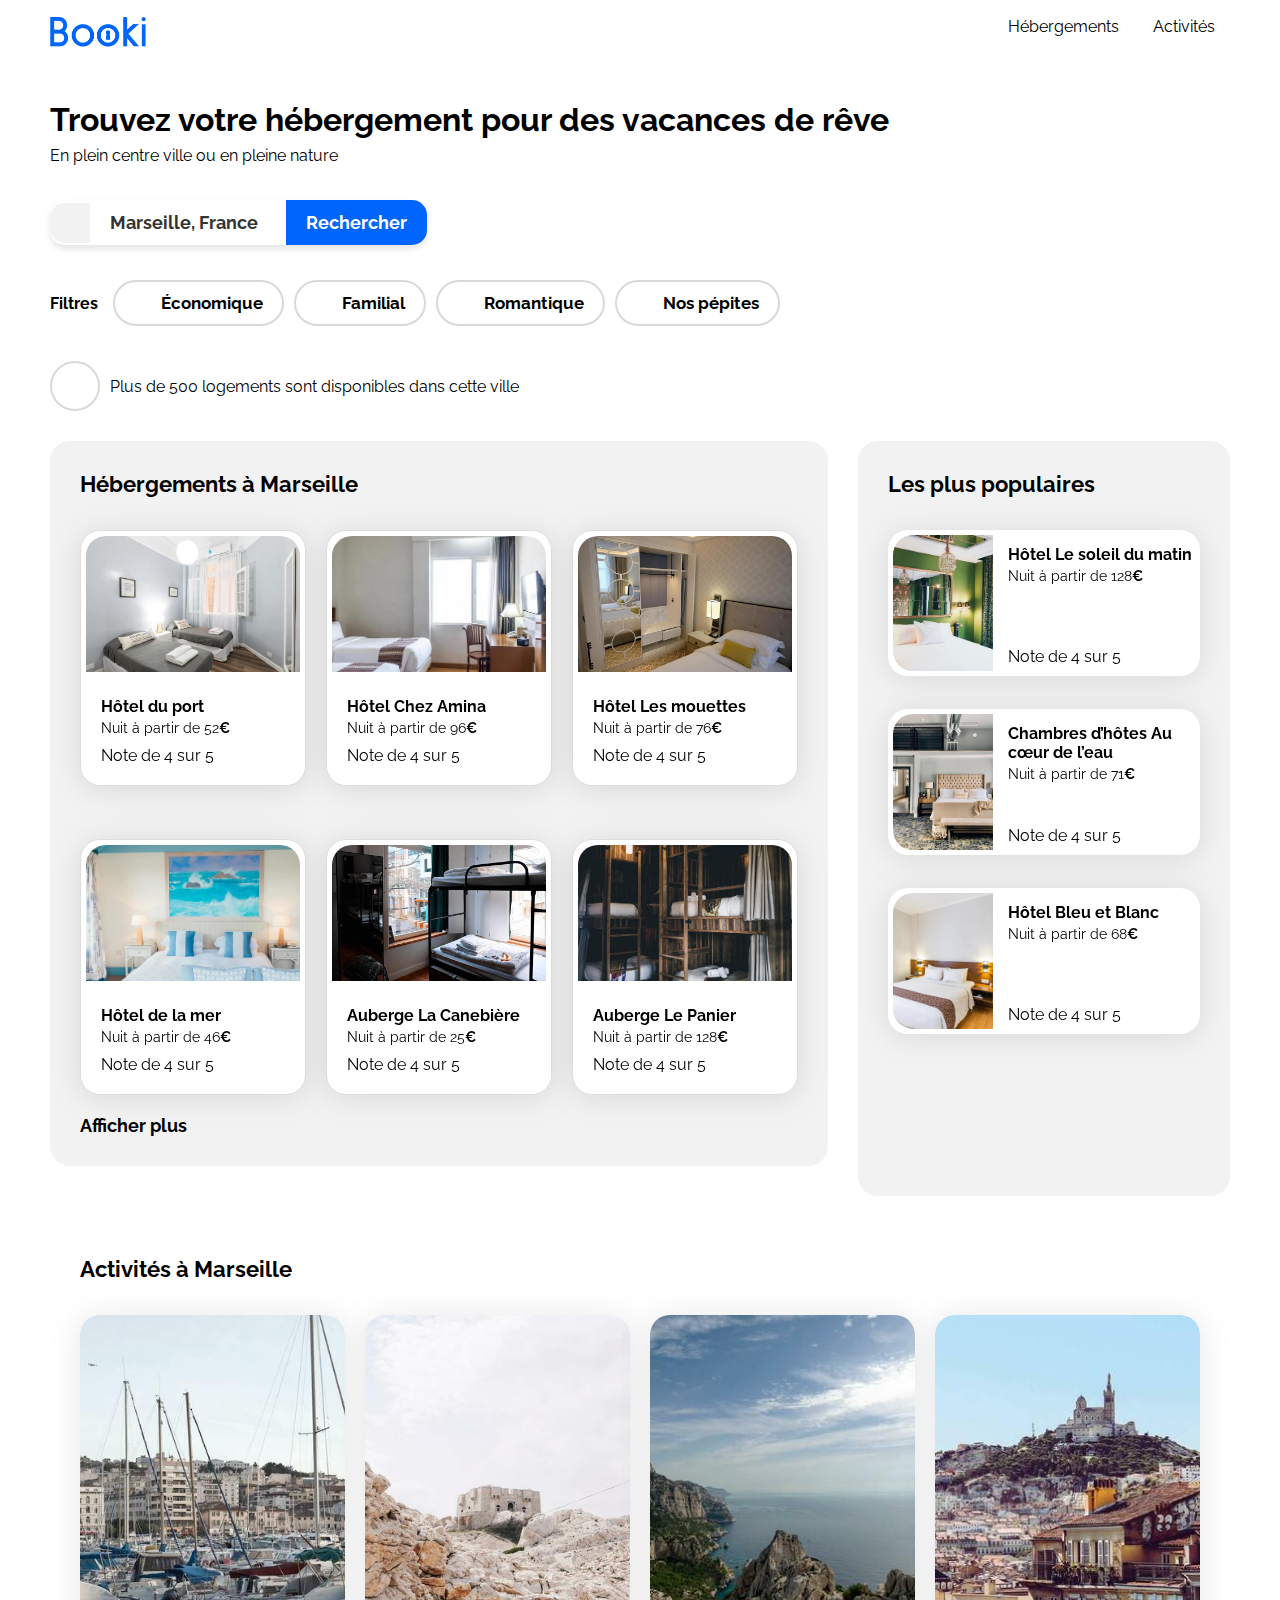
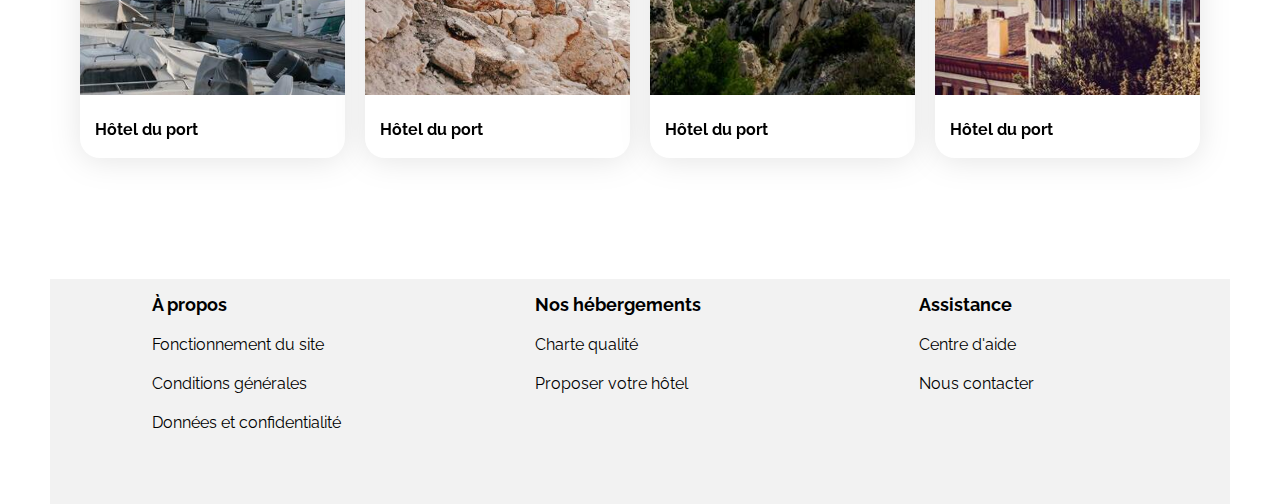
==== index.html @ 9d3b1b47 "moove files" ====
<!DOCTYPE html>
<html lang="fr">

<head>
    <meta charset="UTF-8">
    <meta name="viewport" content="width=device-width, initial-scale=1.0">
    <title>Booki</title>
    <link rel="preconnect" href="https://fonts.googleapis.com">
    <link rel="preconnect" href="https://fonts.gstatic.com" crossorigin>
    <link href="https://fonts.googleapis.com/css2?family=Raleway:wght@400;500;700&display=swap" rel="stylesheet">
    <link rel="stylesheet" href="https://cdnjs.cloudflare.com/ajax/libs/font-awesome/6.2.1/css/all.min.css"
        integrity="sha512-MV7K8+y+gLIBoVD59lQIYicR65iaqukzvf/nwasF0nqhPay5w/9lJmVM2hMDcnK1OnMGCdVK+iQrJ7lzPJQd1w=="
        crossorigin="anonymous" referrerpolicy="no-referrer" />
    <link rel="stylesheet" href="./css/style.css">
</head>

<body>
    
    
        
    
    <div class="main-container">
        <header>
            <nav class="navbar">
                <div class="logonav">
                    <img src="images/logo/Booki.png" alt="Logo de Booki">
                </div>
                <div class="btn_nav">
                    <a href="#" class="nav-btn">Hébergements</a>
                    <a href="#" class="nav-btn">Activités</a>
                </div>
            </nav>
            <div class="titre">
                <h1>Trouvez votre hébergement pour des vacances de rêve</h1>
                <span>En plein centre ville ou en pleine nature</span>
            </div>
          


            <div class="search-container">
                <div class="icon-container">
                  <i class="fas fa-map-marker-alt"></i>
                </div>
                <div class="search-input">
                  <span>Marseille, France</span>
                </div>
                <button class="search-btn">Rechercher</button>
              </div>

            <div class="filter-container">
                <span class="filter-label">Filtres</span>
                <div class="filter-section">
                
                    <button class="filter-btn">
                        <i class="fa-solid fa-money-bill-wave"></i> Économique
                    </button>
                    <button class="filter-btn">
                        <i class="fa-solid fa-child"></i> Familial
                        </button>
                    <button class="filter-btn">
                        <i class="fa-solid fa-heart"></i> Romantique
                    </button>
                    <button class="filter-btn">
                        <i class="fa-solid fa-fire"></i> Nos pépites
                    </button>
                </div>
            </div>

            <div class="info">
                <div class="circle-icon">
                  <i class="fa-solid fa-info"></i>
                </div>
                <span>Plus de 500 logements sont disponibles dans cette ville</span>
              </div>
        </header>

        <main>
            
            <div class="hebergements-and-populaires">
                <section class="hebergements">
                    <div class="hebergements-title">
                        <h2 class="section-title">Hébergements à Marseille</h2>
                    </div>
                    <div class="herbergements-card">
                        <a href="#">
                            <article class="card">
                                <img src="./images/hebergements/fred-kleber.jpg" alt="Image de la chambre d'hôtel montrant un lit">
                                <div class="card-content">
                                    <div class="card-txt">
                                        <h3 class="card-title">Hôtel du port</h3>
                                        <p class="card-subtitle">Nuit à partir de 52<span class="euro">€</span></p>
                                    </div>
                                    <div class="card-rating">
                                        <i class="fa-xs fa-solid fa-star" aria-hidden="true"></i>
                                        <i class="fa-xs fa-solid fa-star" aria-hidden="true"></i>
                                        <i class="fa-xs fa-solid fa-star" aria-hidden="true"></i>
                                        <i class="fa-xs fa-solid fa-star" aria-hidden="true"></i>
                                        <i class="fa-xs fa-solid fa-star neutral-star" aria-hidden="true"></i>
                                        <span class="sr-only">Note de 4 sur 5</span>
                                    </div>
                                </div>
                            </article>
                        </a>
                        <a href="#">
                            <article class="card">
                                <img src="./images/hebergements/febrian-zakaria.jpg" alt="Image de la chambre d'hôtel montrant un lit">
                                <div class="card-content">
                                    <div class="card-txt">
                                        <h3 class="card-title">Hôtel Chez Amina</h3>
                                        <p class="card-subtitle">Nuit à partir de 96<span class="euro">€</span></p>
                                    </div>
                                    <div class="card-rating">
                                        <i class="fa-xs fa-solid fa-star" aria-hidden="true"></i>
                                        <i class="fa-xs fa-solid fa-star" aria-hidden="true"></i>
                                        <i class="fa-xs fa-solid fa-star" aria-hidden="true"></i>
                                        <i class="fa-xs fa-solid fa-star" aria-hidden="true"></i>
                                        <i class="fa-xs fa-solid fa-star neutral-star" aria-hidden="true"></i>
                                        <span class="sr-only">Note de 4 sur 5</span>
                                    </div>
                                </div>
                            </article>
                        </a>
                        <a href="#">
                            <article class="card">
                                <img src="./images/hebergements/reisetopia.jpg" alt="Image de la chambre d'hôtel montrant un lit">
                                <div class="card-content">
                                    <div class="card-txt">
                                        <h3 class="card-title">Hôtel Les mouettes</h3>
                                        <p class="card-subtitle">Nuit à partir de 76<span class="euro">€</span></p>
                                    </div>
                                    <div class="card-rating">
                                        <i class="fa-xs fa-solid fa-star" aria-hidden="true"></i>
                                        <i class="fa-xs fa-solid fa-star" aria-hidden="true"></i>
                                        <i class="fa-xs fa-solid fa-star" aria-hidden="true"></i>
                                        <i class="fa-xs fa-solid fa-star" aria-hidden="true"></i>
                                        <i class="fa-xs fa-solid fa-star neutral-star" aria-hidden="true"></i>
                                        <span class="sr-only">Note de 4 sur 5</span>
                                    </div>
                                </div>
                            </article>
                        </a>
                       
                        
                    </div>

                    <div class="herbergements-card2">
                        <a href="#">
                            <article class="card">
                                <img src="./images/hebergements/annie-spratt.jpg" alt="Image de la chambre d'hôtel montrant un lit">
                                <div class="card-content">
                                    <div class="card-txt">
                                        <h3 class="card-title">Hôtel de la mer</h3>
                                        <p class="card-subtitle">Nuit à partir de 46<span class="euro">€</span></p>
                                    </div>
                                    <div class="card-rating">
                                        <i class="fa-xs fa-solid fa-star" aria-hidden="true"></i>
                                        <i class="fa-xs fa-solid fa-star" aria-hidden="true"></i>
                                        <i class="fa-xs fa-solid fa-star" aria-hidden="true"></i>
                                        <i class="fa-xs fa-solid fa-star" aria-hidden="true"></i>
                                        <i class="fa-xs fa-solid fa-star neutral-star" aria-hidden="true"></i>
                                        <span class="sr-only">Note de 4 sur 5</span>
                                    </div>
                                </div>
                            </article>
                        </a>
                        <a href="#">
                            <article class="card">
                                <img src="./images/hebergements/marcus-loke.jpg" alt="Image de la chambre d'hôtel montrant un lit">
                                <div class="card-content">
                                    <div class="card-txt">
                                        <h3 class="card-title">Auberge La Canebière</h3>
                                        <p class="card-subtitle">Nuit à partir de 25<span class="euro">€</span></p>
                                    </div>
                                    <div class="card-rating">
                                        <i class="fa-xs fa-solid fa-star" aria-hidden="true"></i>
                                        <i class="fa-xs fa-solid fa-star" aria-hidden="true"></i>
                                        <i class="fa-xs fa-solid fa-star" aria-hidden="true"></i>
                                        <i class="fa-xs fa-solid fa-star" aria-hidden="true"></i>
                                        <i class="fa-xs fa-solid fa-star neutral-star" aria-hidden="true"></i>
                                        <span class="sr-only">Note de 4 sur 5</span>
                                    </div>
                                </div>
                            </article>
                        </a>
                        <a href="#">
                            <article class="card">
                                <img src="./images/hebergements/nicate-lee.jpg" alt="Image de la chambre d'hôtel montrant un lit">
                                <div class="card-content">
                                    <div class="card-txt">
                                        <h3 class="card-title">Auberge Le Panier</h3>
                                        <p class="card-subtitle">Nuit à partir de 128<span class="euro">€</span></p>
                                    </div>
                                    <div class="card-rating">
                                        <i class="fa-xs fa-solid fa-star" aria-hidden="true"></i>
                                        <i class="fa-xs fa-solid fa-star" aria-hidden="true"></i>
                                        <i class="fa-xs fa-solid fa-star" aria-hidden="true"></i>
                                        <i class="fa-xs fa-solid fa-star" aria-hidden="true"></i>
                                        <i class="fa-xs fa-solid fa-star neutral-star" aria-hidden="true"></i>
                                        <span class="sr-only">Note de 4 sur 5</span>
                                    </div>
                                </div>
                            </article>
                        </a>
                       
                        
                    </div> 
                    <span class="more">Afficher plus</span>
                </section>
                  

                <section class="populaires">
                    <div class="populaires-title">
                        <h2 class="section-title">Les plus populaires</h2>
                        <i class="fa-solid fa-chart-line" aria-hidden="true"></i>
                    </div>
                    <div class="populaires-cards">
                        <a href="#">
                            <article class="card">
                                <img src="./images/hebergements/emile-guillemot.jpg" alt="Image de la chambre d'hôtel montrant un lit">
                                <div class="card-content">
                                    <div class="card-txt">
                                        <h3 class="card-title">Hôtel Le soleil du matin</h3>
                                        <p class="card-subtitle">Nuit à partir de 128<span class="euro">€</span></p>
                                    </div>
                                    <div class="card-rating">
                                        <i class="fa-xs fa-solid fa-star" aria-hidden="true"></i>
                                        <i class="fa-xs fa-solid fa-star" aria-hidden="true"></i>
                                        <i class="fa-xs fa-solid fa-star" aria-hidden="true"></i>
                                        <i class="fa-xs fa-solid fa-star" aria-hidden="true"></i>
                                        <i class="fa-xs fa-solid fa-star neutral-star" aria-hidden="true"></i>
                                        <span class="sr-only">Note de 4 sur 5</span>
                                    </div>
                                </div>
                            </article>
                        </a>
                        <a href="#">
                            <article class="card">
                                <img src="./images/hebergements/aw-creative.jpg" alt="Image de la chambre d'hôtel montrant un lit">
                                <div class="card-content">
                                    <div class="card-txt">
                                        <h3 class="card-title">Chambres d’hôtes Au cœur de l’eau</h3>
                                        <p class="card-subtitle">Nuit à partir de 71<span class="euro">€</span></p>
                                    </div>
                                    <div class="card-rating">
                                        <i class="fa-xs fa-solid fa-star" aria-hidden="true"></i>
                                        <i class="fa-xs fa-solid fa-star" aria-hidden="true"></i>
                                        <i class="fa-xs fa-solid fa-star" aria-hidden="true"></i>
                                        <i class="fa-xs fa-solid fa-star" aria-hidden="true"></i>
                                        <i class="fa-xs fa-solid fa-star neutral-star" aria-hidden="true"></i>
                                        <span class="sr-only">Note de 4 sur 5</span>
                                    </div>
                                </div>
                            </article>
                        </a>
                        <a href="#">
                            <article class="card">
                                <img src="./images/hebergements/febrian-zakaria2.jpg" alt="Image de la chambre d'hôtel montrant un lit">
                                <div class="card-content">
                                    <div class="card-txt">
                                        <h3 class="card-title">Hôtel Bleu et Blanc</h3>
                                        <p class="card-subtitle">Nuit à partir de 68<span class="euro">€</span></p>
                                    </div>
                                    
                                    <div class="card-rating">
                                        <i class="fa-xs fa-solid fa-star" aria-hidden="true"></i>
                                        <i class="fa-xs fa-solid fa-star" aria-hidden="true"></i>
                                        <i class="fa-xs fa-solid fa-star" aria-hidden="true"></i>
                                        <i class="fa-xs fa-solid fa-star" aria-hidden="true"></i>
                                        <i class="fa-xs fa-solid fa-star neutral-star" aria-hidden="true"></i>
                                        <span class="sr-only">Note de 4 sur 5</span>
                                    </div>
                                </div>
                            </article>
                        </a>
                    </div>  
                   
                </section>
            </div>
            <section class="activite">
                <div class="activite-title">
                     <h2 class="section-title">Activités à Marseille</h2>
                </div>
                <div class="activite-card">
                    <a href="#">
                        <article class="card">
                            <img src="./images/activites/reno-laithienne.jpg" alt="Image de la chambre d'hôtel montrant un lit">
                            <div class="card-content">
                                <div class="card-txt">
                                    <h3 class="card-title">Hôtel du port</h3>
                                </div>
                            </div>
                        </article>
                    </a>
                    <a href="#">
                        <article class="card">
                            <img src="./images/activites/paul-hermann.jpg" alt="Image de la chambre d'hôtel montrant un lit">
                            <div class="card-content">
                                <div class="card-txt">
                                    <h3 class="card-title">Hôtel du port</h3>
                                </div>
                            </div>
                        </article>
                    </a>
                    <a href="#">
                        <article class="card">
                            <img src="./images/activites/kilyan-sockalingum.jpg" alt="Image de la chambre d'hôtel montrant un lit">
                            <div class="card-content">
                                <div class="card-txt">
                                    <h3 class="card-title">Hôtel du port</h3>
                                </div>
                            </div>
                        </article>
                    </a>
                    <a href="#">
                        <article class="card">
                            <img src="./images/activites/florian-wehde.jpg" alt="Image de la chambre d'hôtel montrant un lit">
                            <div class="card-content">
                                <div class="card-txt">
                                    <h3 class="card-title">Hôtel du port</h3>
                                </div>
                            </div>
                        </article>
                    </a>
                </div>
              
            </section>
            

        </main>
        <footer>
        
              <div class="apropos">
                <h3>
                  À propos
                </h3>
                <a href="#"> Fonctionnement du site</a>
                <a href="#">Conditions générales</a>
                <a href="#">Données et confidentialité</a>
              </div>
            
              <div class="nos_hebergements">
            
                <h3>
                  Nos hébergements
                </h3>

                <a href="#" target="_blank">Charte qualité</a>
                <a href="#" target="_blank">Proposer votre hôtel</a>
              </div>
            
             <div class="assistance">
                <h3>
                  Assistance
                </h3>
                <a href="#">Centre d'aide</a>
                <a href="#">Nous contacter</a>
               
              </div>
            
              
            
              
              
        </footer>
    </div>
</body>

</html>
---- css/style.css ----
/****** General ***********/
* {
    font-family: 'Raleway', sans-serif;
}

:root {
    --main-color: #0065FC;
    --main-bg-color: #F2F2F2;
    --filter-bg-color: #DEEBFF;
}

.fa-solid {
    color: var(--main-color);
}

body {
    display: flex;
    justify-content: center;
}
* {
    margin: 0;
    padding: 0;
    box-sizing: border-box;
  }

  nav{
    display: flex;
    flex-direction: row;
    justify-content: space-between;
    margin-bottom: 50px;
    padding-top: 17px;
  
  }
  .logonav img{
    height: 30px;
  }
  .nav-btn {
    padding: 15px ;
    background-color: transparent; /* Fond transparent */
   
    border: none;
    border-top: 2px solid transparent; /* Bordure supérieure initialement transparente */
    font-size: 16px;
    text-decoration: none; /* Retire le soulignement */
    cursor: pointer;
    transition: border-color 0.3s ease, color 0.3s ease; /* Transition fluide pour la couleur et la bordure */
}

/* Effet hover pour chaque bouton */
.nav-btn:hover {
    border-top: 2px solid #007bff; /* Change la bordure supérieure au survol */
    color: #0056b3; /* Change la couleur du texte au survol */
}

  body {
    font-family: Arial, sans-serif;
    display: flex;
    justify-content: center;
    align-items: center;
    
    background-color: #Ffffff;
  }

  .titre{
    margin-bottom: 35px;

  }

  h1{
    margin-bottom: 8px;

  }

  .search-container {
    margin-bottom: 35px;
    display: flex;
    align-items: center;
    border-radius: 15px;
    box-shadow: 0 4px 6px rgba(0, 0, 0, 0.1);
    max-width: 377px; /* Limite la largeur du conteneur */
    width: 100%; /* Rendre le conteneur responsive */
  }

  .icon-container {
    background-color: var(--main-bg-color); /* Couleur de fond pour l'icône */
    border-radius: 15px 0px 0px 15px;

    display: flex;
    align-items: center;
    justify-content: center;
    width: 40px; /* Largeur de l'icône */
    height: 40px; /* Hauteur de l'icône */
    margin-right: 0px; /* Espace entre l'icône et le texte */
  }

  .icon-container i {
    color: #000000; /* Couleur de l'icône */
  }

  .search-input {
    display: flex;
    align-items: center;
    padding: 11px 20px;
    background-color: #Ffffff; /* Fond blanc pour le champ de recherche */
    border-radius: 0 0 0 0px;
    flex-grow: 1;
  }

  .search-input span {
    color: #333;
    justify-content: center;
    align-items: center;
    display: flex;
    font-weight: bold;
    font-size: 18px;
  }

  .search-btn {
    background-color: var(--main-color);
    color: white;
    border: none;
    padding: 12px 20px;
    border-radius: 0 15px 15px 0;
    cursor: pointer;
    transition: background-color 0.3s;
    font-weight: bold;
    font-size: 18px;
  }

  .search-btn:hover {
    background-color: #0056b3;
  }

/* Filtres */


.filter-container {
    display: flex; /* Utilisation de flexbox */
    align-items: center; /* Centre les éléments verticalement */
    gap: 15px; /* Espace entre la mention et la section des filtres */
  }

  .filter-label {
    font-weight: bold; /* Texte en gras */
    text-align: center; /* Centre le texte */
    font-size: 1;
  }

  .filter-section {
    display: flex; /* Utilisation de flexbox pour aligner les boutons horizontalement */
    gap: 10px; /* Espace entre les boutons */
  }

  .filter-btn {
    display: flex; /* Utilisation de flexbox pour le contenu du bouton */
    align-items: center; /* Alignement vertical centré */
    justify-content: center;
    background-color: white; /* Fond blanc pour les boutons */
    border: solid 2px #D9D9D9; /* Bordure solide de 2px avec une couleur par défaut */
    border-radius: 25px; /* Rayons arrondis de 25px */
    padding: 10px 19px; /* Padding pour le bouton */
    cursor: pointer; /* Curseur pointer sur hover */
    transition: background-color 0.3s; /* Transition fluide pour le changement de couleur */
    font-weight: bold;
    font-size: 17px;
}

  .filter-btn i {
    margin-right: 5px; /* Espace entre l'icône et le texte */
    width: 22px;
    font-size: 22px; /* Taille de l'icône */
    height: 22px;

  }

  .filter-btn:hover {
    background-color: var(--filter-bg-color); /* Couleur de fond lors du survol */
  }


  /* Info */
  .info {
    display: flex; /* Flexbox pour aligner les éléments horizontalement */
    align-items: center; /* Centre verticalement le texte et l'icône */
    gap: 10px; /* Espace entre le texte et l'icône */
    margin-top: 35px;
    margin-bottom: 30px;
  }

  .circle-icon {
    width: 50px; /* Largeur du cercle */
    height: 50px; /* Hauteur du cercle */
    border: 2px solid #D9D9D9; /* Bordure solide blanche */
    border-radius: 50%; /* Pour arrondir en cercle */
    display: flex; /* Flexbox pour centrer l'icône dans le cercle */
    align-items: center; /* Centre l'icône verticalement */
    justify-content: center; /* Centre l'icône horizontalement */
    background-color: #ffffff; /* Fond transparent */
  }

  .circle-icon i {
    font-size: 18px;
  }

   /* fin Info */


.main-container {
    width: 100%;
    max-width: 1440px;
    padding: 0 50px;
    box-sizing: border-box;
}

a {
    color: inherit;
    text-decoration: none;
    width: 100%;
}

.section-title {
    margin: 0;
    font-size: 22px;
}
  /* card main contenaier */


.card {

    background-color: white;
    border-radius: 20px;
    padding: 5px;
    filter: drop-shadow(0px 3px 15px rgba(0, 0, 0, 0.1));
}

.card img {
    object-fit: cover;
}

.card-title {
    font-size: 16px;
}

.euro {
    font-weight: 700;
}

.neutral-star {
    color: var(--main-bg-color)
}

/****** Hebergements And Populaires ***********/
.hebergements-and-populaires {
    display: flex;
    justify-content: space-between;
}

.hebergements-and-populaires section {
    background-color: var(--main-bg-color);
    border-radius: 20px;
    padding: 30px;
    box-sizing: border-box;
}

/****** Hebergements ***********/
.hebergements {
  width: 67%;

  display: flex;
  flex-wrap: wrap  ;
  margin-bottom: 30px;
  margin-right: 30px;

}

.herbergements-card {
  width:100%; /* Chaque carte occupe 32% de la largeur du parent */
  margin-bottom: 20px; /* Espacement en bas pour éviter le chevauchement vertical */
  box-sizing: border-box; /* S'assure que le padding et les bordures sont inclus dans la largeur */
  display: flex;
  flex-direction: row;
  justify-content: space-between;
  gap: 20px;
}

.herbergements-card .card {
  display: flex;
  flex-direction: column; /* Ajoute cette ligne pour empiler l'image et le texte */
  margin-top: 33px;
  border: 1px solid #ddd; /* Optionnel : pour ajouter une bordure */
  border-radius: 20px; /* Pour rendre les bords arrondis */

}

.herbergements-card img {
  width: 100%;
  height: 136px;
  border-top-left-radius: 20px;
  border-top-right-radius: 20px;

}

.herbergements-card .card-content {
  padding: 15px;
  display: flex;
  flex-direction: column;
  justify-content: space-between;
  box-sizing: border-box;
}


.card-title {
  margin-top: 10px;
  margin-bottom: 4px;
}

.card-subtitle {
  margin: 0;
  font-size: 14px;
}

.card-rating {
  margin-top: 10px;
  font-size: 16px;
}



/* hebergement 2 */


.herbergements-card2 {
  width:100%; /* Chaque carte occupe 32% de la largeur du parent */
  margin-bottom: 20px; /* Espacement en bas pour éviter le chevauchement vertical */
  box-sizing: border-box; /* S'assure que le padding et les bordures sont inclus dans la largeur */
  display: flex;
        flex-direction: row;
        justify-content: space-between;
        gap: 20px;
}

.herbergements-card2 .card {
  display: flex;
  flex-direction: column; /* Ajoute cette ligne pour empiler l'image et le texte */
  margin-top: 33px;
  border: 1px solid #ddd; /* Optionnel : pour ajouter une bordure */
  border-radius: 20px; /* Pour rendre les bords arrondis */

}

.herbergements-card2 img {
  width: 100%;
  height: 136px;
  border-top-left-radius: 20px;
  border-top-right-radius: 20px;

}

.herbergements-card2 .card-content {
  padding: 15px;
  display: flex;
  flex-direction: column;
  justify-content: space-between;
  box-sizing: border-box;
}


/****** Populaires ***********/
.populaires {
    width: 32%;
}

.populaires-title {
    display: flex;
    justify-content: space-between;
    align-items: center;
}

.populaires-cards .card {
    display: flex;
    margin-top: 33px;
}

.populaires-cards img {
    width: 33%;
    height: 136px;
    border-top-left-radius: 20px;
    border-bottom-left-radius: 20px;
}

.populaires-cards .card-content {
    width: 67%;
    padding-left: 15px;
    display: flex;
    flex-direction: column;
    justify-content: space-between;
    box-sizing: border-box;
}

.populaires-cards .card-title {
    margin-top: 10px;
    margin-bottom: 4px;
}

.populaires-cards .card-subtitle {
    margin: 0;
}

.populaires-cards .card-rating {
    margin-bottom: 5px;
}

/* Activités */

.activite{
  margin-top: 30px;
  padding: 30px;
  width: 100%;
  display: flex;
  flex-wrap: wrap  ;
  margin-bottom: 30px;
}


.activite-card {
  width:100%; /* Chaque carte occupe 32% de la largeur du parent */
  margin-bottom: 20px; /* Espacement en bas pour éviter le chevauchement vertical */
  box-sizing: border-box; /* S'assure que le padding et les bordures sont inclus dans la largeur */
  display: flex;
  flex-direction: row;
  justify-content: space-between;
  gap: 20px;
}

.activite-card .card {
  display: flex;
  flex-direction: column; /* Ajoute cette ligne pour empiler l'image et le texte */
  margin-top: 33px;
  border-radius: 20px; /* Pour rendre les bords arrondis */
padding: 0;
}

.activite-card img {
  width: 100%;
  height: 380px;
  border-top-left-radius: 20px;
  border-top-right-radius: 20px;

}

.activite-card .card-content {
  padding: 15px;
  display: flex;
  flex-direction: column;
  justify-content: space-between;
  box-sizing: border-box;
}

.more{
  font-weight: bold;
  font-size: 18px;
}
/* footer */



footer {
  background-color: #F2F2F2;
  width: 100%;
  margin-top: 71px;
  display: flex;
  flex-direction: row;
  padding:  15px;
  height: 25vh;

}


.apropos {
  width: 33%;
  height: 100px;
  display: flex;
  flex-direction: column;
  color: black;

  font-size: 20px;
  font-style: normal;
  font-weight: 400;
  gap: 20px;  
  margin-left: 87px;
  position: relative;
  
}

.apropos h3 {
  font-size: 18px;
}

.apropos a{
  font-size: 16px;
}


.nos_hebergements {
  width: 33%;
  height: 100px;
  display: flex;
  flex-direction: column;
  color: black;

  font-size: 20px;
  font-style: normal;
  font-weight: 400;
  gap: 20px;
  margin-left: 87px;
  position: relative;
  
}
.nos_hebergements h3 {
  font-size: 18px;
}

.nos_hebergements a{
  font-size: 16px;
}


.assistance {
  width: 33%;
  height: 100px;
  display: flex;
  flex-direction: column;
  color: black;

  font-size: 20px;
  font-style: normal;
  font-weight: 400;
  gap: 20px;
  margin-left: 87px;
  position: relative;
  
}
.assistance h3 {
  font-size: 18px;
}

.assistance a{
  font-size: 16px;
}




/* Le code ci-dessous correspond à la version responsive uniquement */

/****** Media queries ***********/
/* Medium devices (tablets, less/equal than 1024px) */
@media (max-width: 1024px) {
    .hebergements-and-populaires {
        flex-direction: column;
    }

    .hebergements {
        width: 100%;
    }

    .populaires {
        width: 100%;
        margin-top: 50px;
    }

    .populaires-cards {
        display: flex;
        flex-direction: row;
        justify-content: space-between;
    }

    .populaires-cards a {
        width: 30%;
    }

    .populaires-cards .card-title {
        font-size: 14px;
    }

    .populaires-cards .card-subtitle {
        font-size: 13px;
    }
}

/* Small devices (phones, less than 768px) */
@media (max-width: 767.98px) {
    /* ... */
}
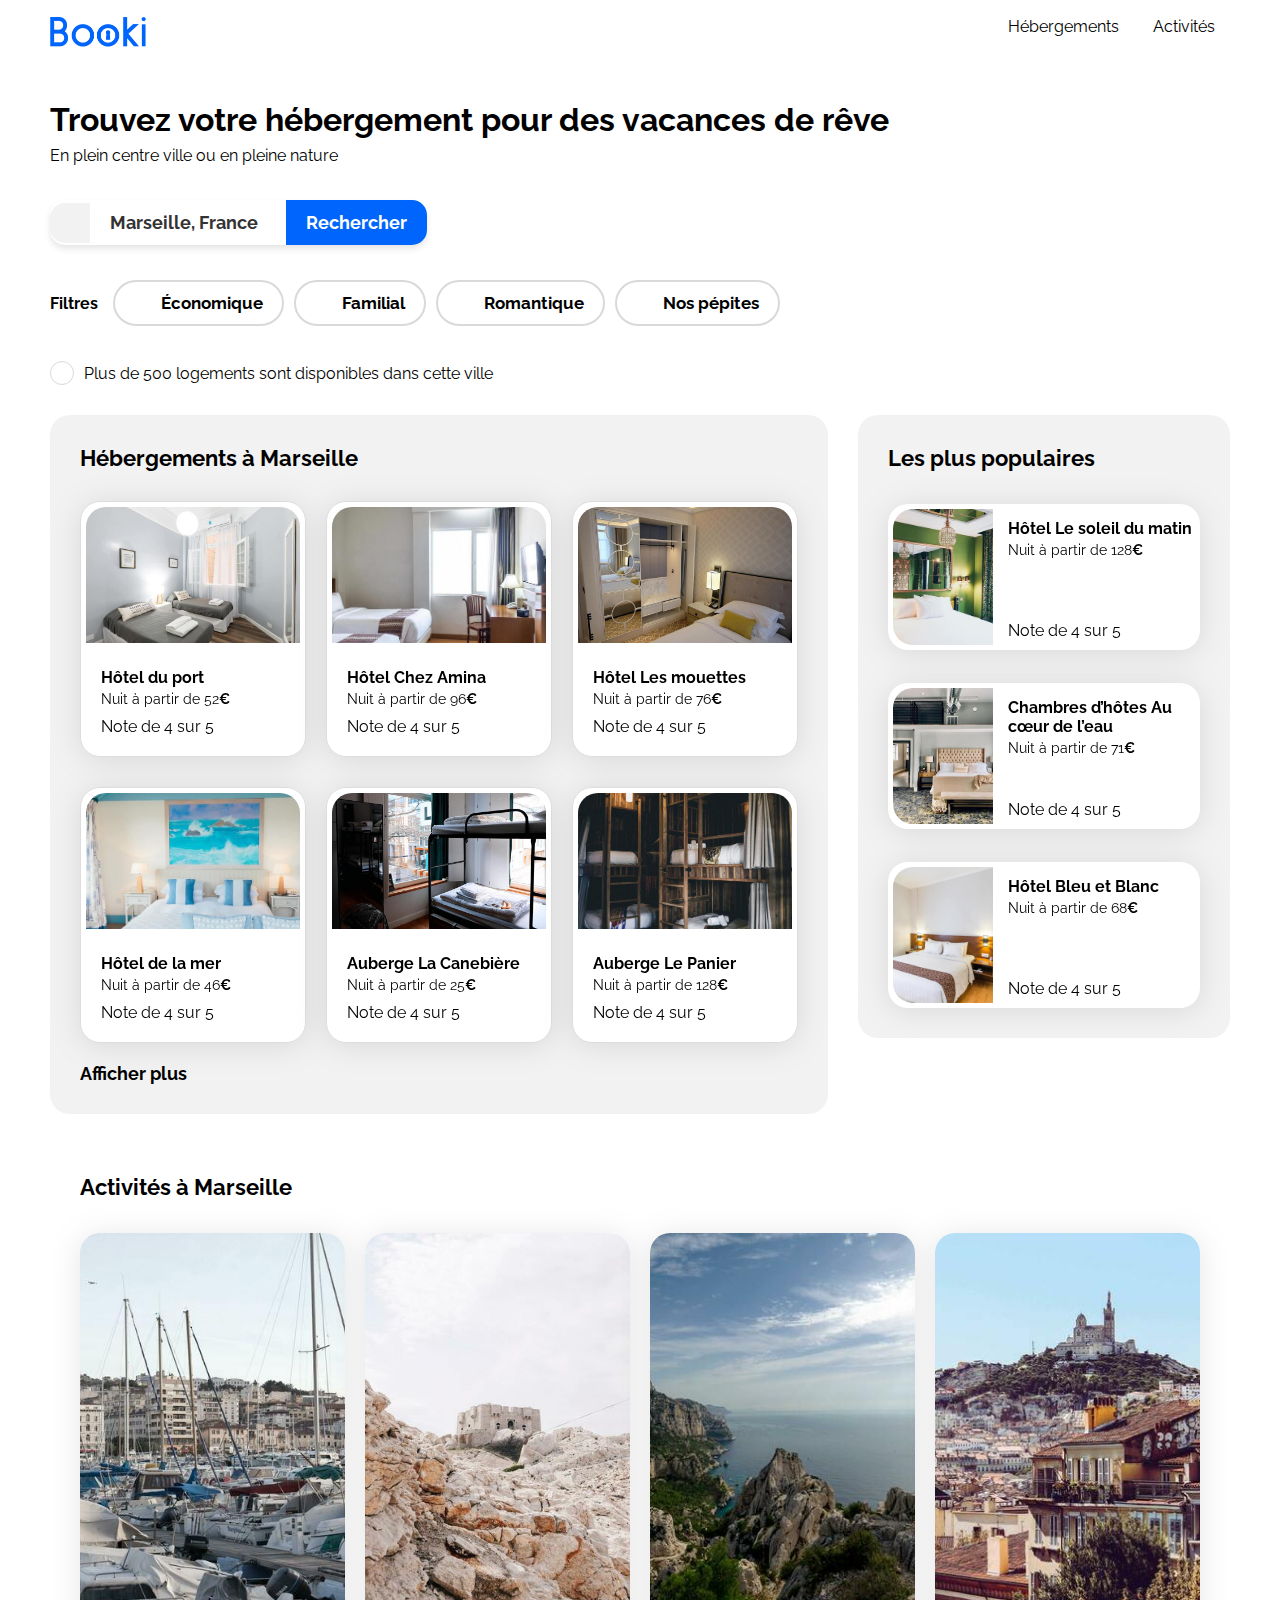
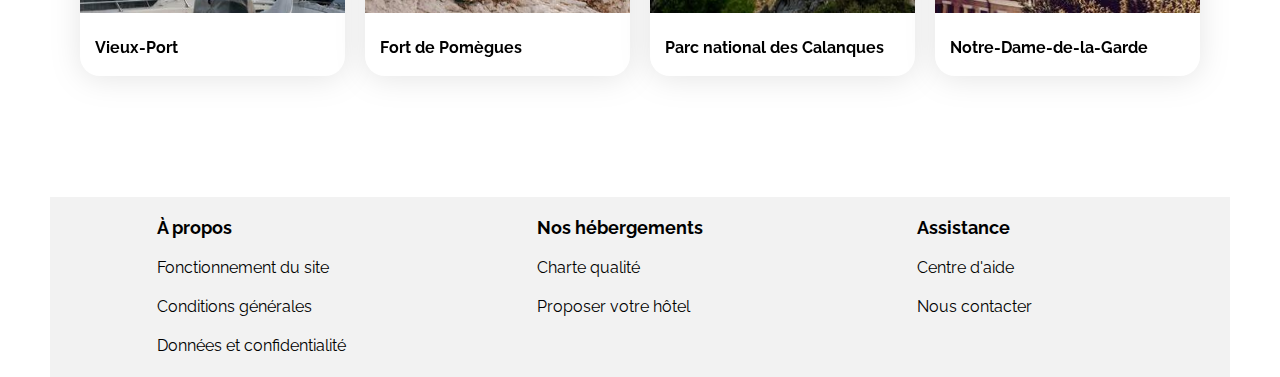
==== commit 2b4804cf: "responsive mobile" ====
--- a/index.html
+++ b/index.html
@@ -45,6 +45,11 @@
                   <span>Marseille, France</span>
                 </div>
                 <button class="search-btn">Rechercher</button>
+                <div class="icon-container2"> 
+                    <i class="fa-solid fa-magnifying-glass"></i> 
+                </div>
+
+
               </div>
 
             <div class="filter-container">
@@ -286,7 +291,7 @@
                             <img src="./images/activites/reno-laithienne.jpg" alt="Image de la chambre d'hôtel montrant un lit">
                             <div class="card-content">
                                 <div class="card-txt">
-                                    <h3 class="card-title">Hôtel du port</h3>
+                                    <h3 class="card-title">Vieux-Port</h3>
                                 </div>
                             </div>
                         </article>
@@ -296,7 +301,7 @@
                             <img src="./images/activites/paul-hermann.jpg" alt="Image de la chambre d'hôtel montrant un lit">
                             <div class="card-content">
                                 <div class="card-txt">
-                                    <h3 class="card-title">Hôtel du port</h3>
+                                    <h3 class="card-title">Fort de Pomègues</h3>
                                 </div>
                             </div>
                         </article>
@@ -306,7 +311,7 @@
                             <img src="./images/activites/kilyan-sockalingum.jpg" alt="Image de la chambre d'hôtel montrant un lit">
                             <div class="card-content">
                                 <div class="card-txt">
-                                    <h3 class="card-title">Hôtel du port</h3>
+                                    <h3 class="card-title">Parc national des Calanques</h3>
                                 </div>
                             </div>
                         </article>
@@ -316,7 +321,7 @@
                             <img src="./images/activites/florian-wehde.jpg" alt="Image de la chambre d'hôtel montrant un lit">
                             <div class="card-content">
                                 <div class="card-txt">
-                                    <h3 class="card-title">Hôtel du port</h3>
+                                    <h3 class="card-title">Notre-Dame-de-la-Garde</h3>
                                 </div>
                             </div>
                         </article>
--- a/css/style.css
+++ b/css/style.css
@@ -31,9 +31,11 @@
     padding-top: 17px;
   
   }
+
   .logonav img{
     height: 30px;
   }
+
   .nav-btn {
     padding: 15px ;
     background-color: transparent; /* Fond transparent */
@@ -131,6 +133,9 @@
     background-color: #0056b3;
   }
 
+  .fa-magnifying-glass{
+    display: none;
+  }
 /* Filtres */
 
 
@@ -188,18 +193,20 @@
   }
 
   .circle-icon {
-    width: 50px; /* Largeur du cercle */
-    height: 50px; /* Hauteur du cercle */
-    border: 2px solid #D9D9D9; /* Bordure solide blanche */
+    width: 24px; /* Largeur du cercle */
+    height: 24px; /* Hauteur du cercle */
+    border: 1px solid #D9D9D9; /* Bordure solide blanche */
     border-radius: 50%; /* Pour arrondir en cercle */
     display: flex; /* Flexbox pour centrer l'icône dans le cercle */
     align-items: center; /* Centre l'icône verticalement */
     justify-content: center; /* Centre l'icône horizontalement */
     background-color: #ffffff; /* Fond transparent */
+    padding: 0;
+    
   }
 
   .circle-icon i {
-    font-size: 18px;
+    font-size: 12px;
   }
 
    /* fin Info */
@@ -226,11 +233,15 @@
 
 
 .card {
-
+  margin: 0;
     background-color: white;
     border-radius: 20px;
     padding: 5px;
     filter: drop-shadow(0px 3px 15px rgba(0, 0, 0, 0.1));
+   
+}
+.card a {
+  margin-top: 0;
 }
 
 .card img {
@@ -265,17 +276,15 @@
 /****** Hebergements ***********/
 .hebergements {
   width: 67%;
-
   display: flex;
   flex-wrap: wrap  ;
-  margin-bottom: 30px;
   margin-right: 30px;
 
 }
 
 .herbergements-card {
   width:100%; /* Chaque carte occupe 32% de la largeur du parent */
-  margin-bottom: 20px; /* Espacement en bas pour éviter le chevauchement vertical */
+  /* Espacement en bas pour éviter le chevauchement vertical */
   box-sizing: border-box; /* S'assure que le padding et les bordures sont inclus dans la largeur */
   display: flex;
   flex-direction: row;
@@ -286,7 +295,7 @@
 .herbergements-card .card {
   display: flex;
   flex-direction: column; /* Ajoute cette ligne pour empiler l'image et le texte */
-  margin-top: 33px;
+  margin-top: 30px;
   border: 1px solid #ddd; /* Optionnel : pour ajouter une bordure */
   border-radius: 20px; /* Pour rendre les bords arrondis */
 
@@ -342,7 +351,7 @@
 .herbergements-card2 .card {
   display: flex;
   flex-direction: column; /* Ajoute cette ligne pour empiler l'image et le texte */
-  margin-top: 33px;
+  margin-top: 30px;
   border: 1px solid #ddd; /* Optionnel : pour ajouter une bordure */
   border-radius: 20px; /* Pour rendre les bords arrondis */
 
@@ -368,6 +377,7 @@
 /****** Populaires ***********/
 .populaires {
     width: 32%;
+   height: 32%;
 }
 
 .populaires-title {
@@ -437,7 +447,7 @@
   flex-direction: column; /* Ajoute cette ligne pour empiler l'image et le texte */
   margin-top: 33px;
   border-radius: 20px; /* Pour rendre les bords arrondis */
-padding: 0;
+  padding: 0;
 }
 
 .activite-card img {
@@ -470,20 +480,20 @@
   margin-top: 71px;
   display: flex;
   flex-direction: row;
-  padding:  15px;
-  height: 25vh;
+  padding:  20px;
+  height: 20vh;
 
 }
 
 
 .apropos {
   width: 33%;
-  height: 100px;
+  
   display: flex;
   flex-direction: column;
   color: black;
 
-  font-size: 20px;
+
   font-style: normal;
   font-weight: 400;
   gap: 20px;  
@@ -503,7 +513,7 @@
 
 .nos_hebergements {
   width: 33%;
-  height: 100px;
+ 
   display: flex;
   flex-direction: column;
   color: black;
@@ -527,7 +537,7 @@
 
 .assistance {
   width: 33%;
-  height: 100px;
+ 
   display: flex;
   flex-direction: column;
   color: black;
@@ -586,9 +596,194 @@
     .populaires-cards .card-subtitle {
         font-size: 13px;
     }
+    .activite-card img {
+      width: 100%;
+      height: 200px;
+      border-top-left-radius: 20px;
+      border-top-right-radius: 20px;
+    }
+    .activite-card  {
+      width: 100%;
+      height: 270px;
+      border-top-left-radius: 20px;
+      border-top-right-radius: 20px;
+    }
+    footer {
+    height:15vh;
+    
+    
+    }
 }
 
 /* Small devices (phones, less than 768px) */
 @media (max-width: 767.98px) {
     /* ... */
-}+
+
+  nav{
+    display: flex;
+    flex-direction: column;
+    justify-content: center;
+    align-self: center;
+    align-items: center;
+    
+    
+  
+  }
+  
+  
+  .logonav {
+   padding: 30px;
+   
+  }
+  
+  .nav-btn {
+    padding: 15px ;
+    background-color: transparent; /* Fond transparent */
+   
+    border: none;
+    border-top: 2px solid transparent; /* Bordure supérieure initialement transparente */
+    font-size: 16px;
+    text-decoration: none; /* Retire le soulignement */
+    cursor: pointer;
+   
+    transition: border-color 0.3s ease, color 0.3s ease; /* Transition fluide pour la couleur et la bordure */
+}
+
+/* Effet hover pour chaque bouton */
+.nav-btn:hover {
+    border-top: 2px solid #007bff; /* Change la bordure supérieure au survol */
+    color: #0056b3; /* Change la couleur du texte au survol */
+}
+
+.search-container {
+  display: flex;
+  justify-content: center; /* Centre horizontalement */
+  align-items: center;     /* Centre verticalement */
+  margin: 0 auto;          /* Centrage horizontal */
+  width: 100%;              /* Garde une largeur adaptée */
+  height: auto;            /* Ajuste la hauteur selon le contenu */
+}
+
+.searchicon{
+  background-color: var(--main-color);
+  color: var(--main-bg-color);
+  border: none;
+  padding: 15px 16px;
+  border-radius: 15px 15px 15px 15px;
+  cursor: pointer;
+  transition: background-color 0.3s;
+
+  font-size: 18px;
+}
+
+.filter-label{
+  margin-top: 20px
+}
+
+.fa-magnifying-glass{
+  color:   white;
+  z-index: 1;
+  display: contents;
+}
+
+.search-btn{
+  display: none;
+}
+
+.icon-container2 {
+    background-color: var(--main-color); /* Couleur de fond pour l'icône */
+    border-radius: 10px 10px 10px 10px;
+
+    display: flex;
+    align-items: center;
+    justify-content: center;
+    width: 40px; /* Largeur de l'icône */
+    height: 40px; /* Hauteur de l'icône */
+    margin-right: 0px; /* Espace entre l'icône et le texte */
+  }
+  
+  .icon-container2 i{
+    width: 20px;
+    height: 20px;
+    color: white;
+  }
+  .filter-container{
+
+    flex-wrap: wrap;
+  }
+  .filter-section{
+    flex-wrap: wrap; 
+  }
+
+  .hebergements-and-populaires {
+    display: flex;
+    
+    flex-direction: column-reverse;
+    justify-content: space-between;
+}
+
+.hebergements-and-populaires section{
+  border-radius: 0;
+}
+.hebergements-and-populaires .hebergements{
+  background-color: white;
+}
+.populaires-cards{
+ 
+  flex-direction: column;
+  width: 100%;
+}
+.populaires-cards a{
+  width: 100%;
+}
+
+.populaires{
+  margin-top: 0;
+}
+.hebergements{
+  margin-top: 20px;
+}
+.herbergements-card {
+  flex-direction: column;
+}
+.herbergements-card2 {
+  flex-direction: column;
+}
+
+.main-container{
+  margin: 0;
+  padding: 0;
+  
+}
+
+header{
+  padding: 30px;
+}
+
+.activite{
+  height: 100%;
+}
+.activite-card{
+  flex-direction: column;
+  height: 100%;
+}
+
+footer{
+  flex-direction: column;
+  height: 100%;
+  padding: 20px;
+  margin-top: 30px;
+}
+
+.apropos{
+  margin:30px;
+}
+.nos_hebergements{
+  margin:30px;
+}
+
+.assistance{
+  margin:30px;
+}
+}
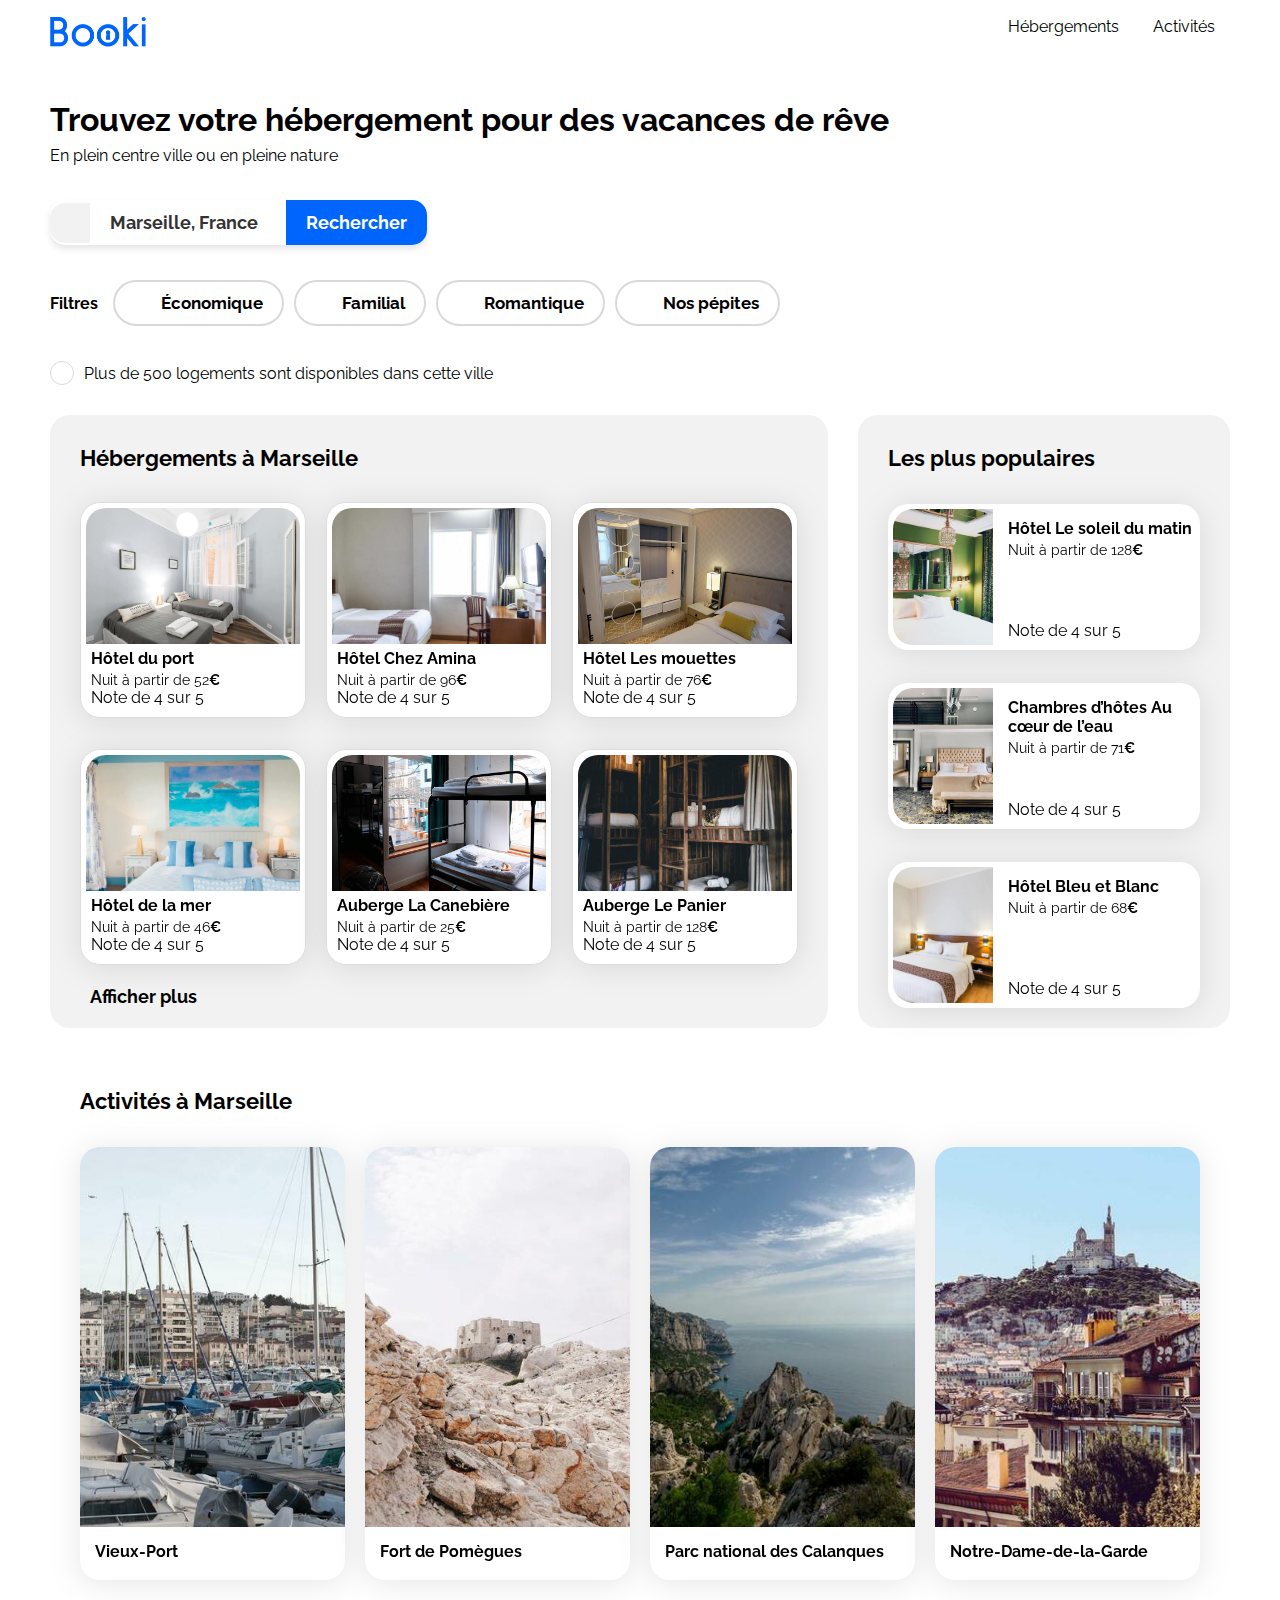
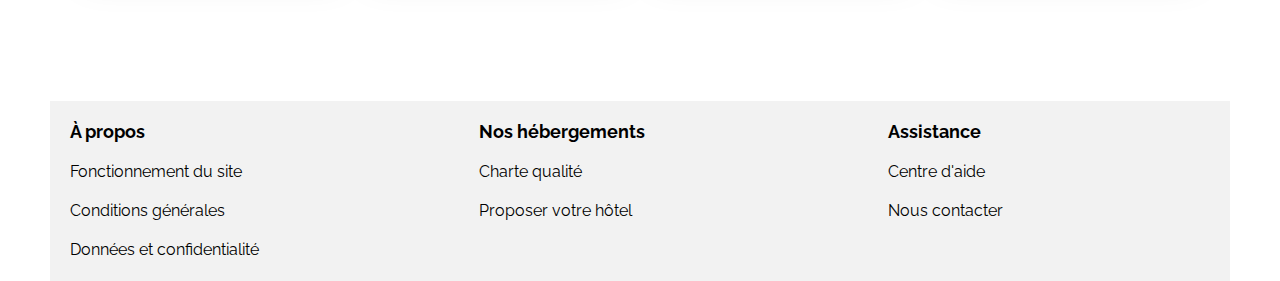
==== commit d89d11c3: "finition responsive" ====
--- a/index.html
+++ b/index.html
@@ -37,20 +37,23 @@
           
 
 
-            <div class="search-container">
-                <div class="icon-container">
-                  <i class="fas fa-map-marker-alt"></i>
-                </div>
-                <div class="search-input">
+            <div class="search-parent"> 
+                <div class="search-container">
+
+                    <div class="icon-container">
+                        <i class="fas fa-map-marker-alt"></i>
+                    </div>
+                    <div class="search-input">
                   <span>Marseille, France</span>
-                </div>
-                <button class="search-btn">Rechercher</button>
-                <div class="icon-container2"> 
-                    <i class="fa-solid fa-magnifying-glass"></i> 
-                </div>
-
-
-              </div>
+                    </div>
+                        <button class="search-btn">Rechercher</button>
+
+                    <div class="icon-container2"> 
+                        <i class="fa-solid fa-magnifying-glass"></i> 
+                    </div>
+
+                </div>
+            </div>
 
             <div class="filter-container">
                 <span class="filter-label">Filtres</span>
--- a/css/style.css
+++ b/css/style.css
@@ -270,7 +270,8 @@
     background-color: var(--main-bg-color);
     border-radius: 20px;
     padding: 30px;
-    box-sizing: border-box;
+    box-sizing: border-box; 
+    padding-bottom: 20PX;
 }
 
 /****** Hebergements ***********/
@@ -279,6 +280,7 @@
   display: flex;
   flex-wrap: wrap  ;
   margin-right: 30px;
+ 
 
 }
 
@@ -310,7 +312,7 @@
 }
 
 .herbergements-card .card-content {
-  padding: 15px;
+  padding: 5px;
   display: flex;
   flex-direction: column;
   justify-content: space-between;
@@ -319,7 +321,7 @@
 
 
 .card-title {
-  margin-top: 10px;
+  
   margin-bottom: 4px;
 }
 
@@ -329,7 +331,7 @@
 }
 
 .card-rating {
-  margin-top: 10px;
+  
   font-size: 16px;
 }
 
@@ -340,7 +342,7 @@
 
 .herbergements-card2 {
   width:100%; /* Chaque carte occupe 32% de la largeur du parent */
-  margin-bottom: 20px; /* Espacement en bas pour éviter le chevauchement vertical */
+  /* Espacement en bas pour éviter le chevauchement vertical */
   box-sizing: border-box; /* S'assure que le padding et les bordures sont inclus dans la largeur */
   display: flex;
         flex-direction: row;
@@ -354,6 +356,7 @@
   margin-top: 30px;
   border: 1px solid #ddd; /* Optionnel : pour ajouter une bordure */
   border-radius: 20px; /* Pour rendre les bords arrondis */
+  margin-bottom: 20px ;
 
 }
 
@@ -366,7 +369,7 @@
 }
 
 .herbergements-card2 .card-content {
-  padding: 15px;
+  padding: 5px;
   display: flex;
   flex-direction: column;
   justify-content: space-between;
@@ -469,6 +472,7 @@
 .more{
   font-weight: bold;
   font-size: 18px;
+  margin-left: 10PX;
 }
 /* footer */
 
@@ -497,7 +501,6 @@
   font-style: normal;
   font-weight: 400;
   gap: 20px;  
-  margin-left: 87px;
   position: relative;
   
 }
@@ -608,8 +611,10 @@
       border-top-left-radius: 20px;
       border-top-right-radius: 20px;
     }
+
     footer {
-    height:15vh;
+    height:20vh;
+    margin-left:0 ;
     
     
     }
@@ -619,42 +624,73 @@
 @media (max-width: 767.98px) {
     /* ... */
 
-
+header{
+  padding: 0;
+}
+
+.titre{
+  padding: 30px;
+  margin: 0;
+}
+
+.filter-container{
+  padding: 30px;
+}
   nav{
     display: flex;
     flex-direction: column;
     justify-content: center;
     align-self: center;
     align-items: center;
+    padding: 0;
     
+  
+  }
+  
+  
+  .logonav {
+   padding: 30px 0 30px 0 ;
+   
+  }
+
+  .btn_nav{
+    width: 100%;
+    display: flex;
+    flex-direction: row;
+    justify-content: space-between;
+    align-items: center;
+    align-self: center;
+    text-align: center;
+    border-top: none;
     
-  
-  }
-  
-  
-  .logonav {
-   padding: 30px;
-   
-  }
-  
-  .nav-btn {
-    padding: 15px ;
-    background-color: transparent; /* Fond transparent */
-   
-    border: none;
-    border-top: 2px solid transparent; /* Bordure supérieure initialement transparente */
-    font-size: 16px;
-    text-decoration: none; /* Retire le soulignement */
-    cursor: pointer;
-   
-    transition: border-color 0.3s ease, color 0.3s ease; /* Transition fluide pour la couleur et la bordure */
-}
-
-/* Effet hover pour chaque bouton */
+    gap: 5px;
+  }
+
+  .nav-btn { border-bottom: 2px solid #F2F2F2 ; 
+    align-items: center;
+    align-self: center;
+    justify-content: center;
+    display: flex;
+    border-top: none; /* Supprime la bordure supérieure en mobile */
+     /* Ajoute une bordure inférieure transparente par défaut */
+    width: 100%; /* Largeur 100% pour occuper tout l'espace */
+    text-align: center; /* Centre le texte */
+    padding: 5px;
+    gap: 5px;
+}
+
 .nav-btn:hover {
-    border-top: 2px solid #007bff; /* Change la bordure supérieure au survol */
-    color: #0056b3; /* Change la couleur du texte au survol */
-}
+  border: none;
+}
+
+/* Bordure inférieure active en mobile */
+.nav-btn.active, .nav-btn:active {
+  border-top: none ;
+    border-bottom: 2px solid #007bff; /* Bordure inférieure visible en état actif */
+    color: #0056b3; /* Couleur du texte active */
+}
+
+
 
 .search-container {
   display: flex;
@@ -662,9 +698,13 @@
   align-items: center;     /* Centre verticalement */
   margin: 0 auto;          /* Centrage horizontal */
   width: 100%;              /* Garde une largeur adaptée */
-  height: auto;            /* Ajuste la hauteur selon le contenu */
-}
-
+}
+
+.search-parent{
+  padding-left: 30px;
+  padding-right: 30PX;
+  width: 100%;
+}
 .searchicon{
   background-color: var(--main-color);
   color: var(--main-bg-color);
@@ -673,7 +713,7 @@
   border-radius: 15px 15px 15px 15px;
   cursor: pointer;
   transition: background-color 0.3s;
-
+  padding: 50px;
   font-size: 18px;
 }
 
@@ -709,11 +749,27 @@
     color: white;
   }
   .filter-container{
-
+    padding: 0%;
     flex-wrap: wrap;
   }
   .filter-section{
     flex-wrap: wrap; 
+    width: 100%;
+    justify-content: center;
+  }
+  .filter-btn{
+    width: 40%;
+  }
+
+  .filter-label{
+    margin-left: 10%;
+  }
+
+  
+  .info{
+    padding: 30px;
+    margin-left: 5%;
+    margin-top: 0;
   }
 
   .hebergements-and-populaires {
@@ -723,17 +779,44 @@
     justify-content: space-between;
 }
 
+.hebergements{
+  margin-top:  0px;
+  padding: 0;
+}
 .hebergements-and-populaires section{
   border-radius: 0;
 }
 .hebergements-and-populaires .hebergements{
   background-color: white;
 }
+.herbergements-card{
+  gap: 0;
+  margin-top: 10px;
+}
+
+.herbergements-card2 .card{
+  margin-top: 0px;
+  margin-bottom: 10px;
+}
+.herbergements-card2 {
+  gap:0px;
+}
+
+.herbergements-card .card{
+  margin-top: 0px;
+  margin-bottom: 10px;
+}
 .populaires-cards{
  
   flex-direction: column;
   width: 100%;
 }
+
+.populaires-cards .card {
+  display: flex;
+  margin-top: 15px;
+}
+
 .populaires-cards a{
   width: 100%;
 }
@@ -741,9 +824,7 @@
 .populaires{
   margin-top: 0;
 }
-.hebergements{
-  margin-top: 20px;
-}
+
 .herbergements-card {
   flex-direction: column;
 }
@@ -757,33 +838,54 @@
   
 }
 
-header{
-  padding: 30px;
-}
-
 .activite{
   height: 100%;
 }
+
 .activite-card{
   flex-direction: column;
   height: 100%;
+  gap:0px;
+ 
+}
+.activite-card .card
+{
+  margin-top:15px;
 }
 
 footer{
   flex-direction: column;
   height: 100%;
   padding: 20px;
-  margin-top: 30px;
+  margin-top: 0;
 }
 
 .apropos{
   margin:30px;
-}
+
+  margin-bottom: 0;
+  width: 50%;
+}
+
+
 .nos_hebergements{
   margin:30px;
 }
 
+.nos_hebergements{
+  margin:30px;
+
+  margin-bottom: 0;
+  width: 50%;
+}
+
 .assistance{
   margin:30px;
-}
-}
+
+  margin-bottom: 0;
+  width: 50%;
+}
+.assistance{
+  margin:30px;
+}
+}
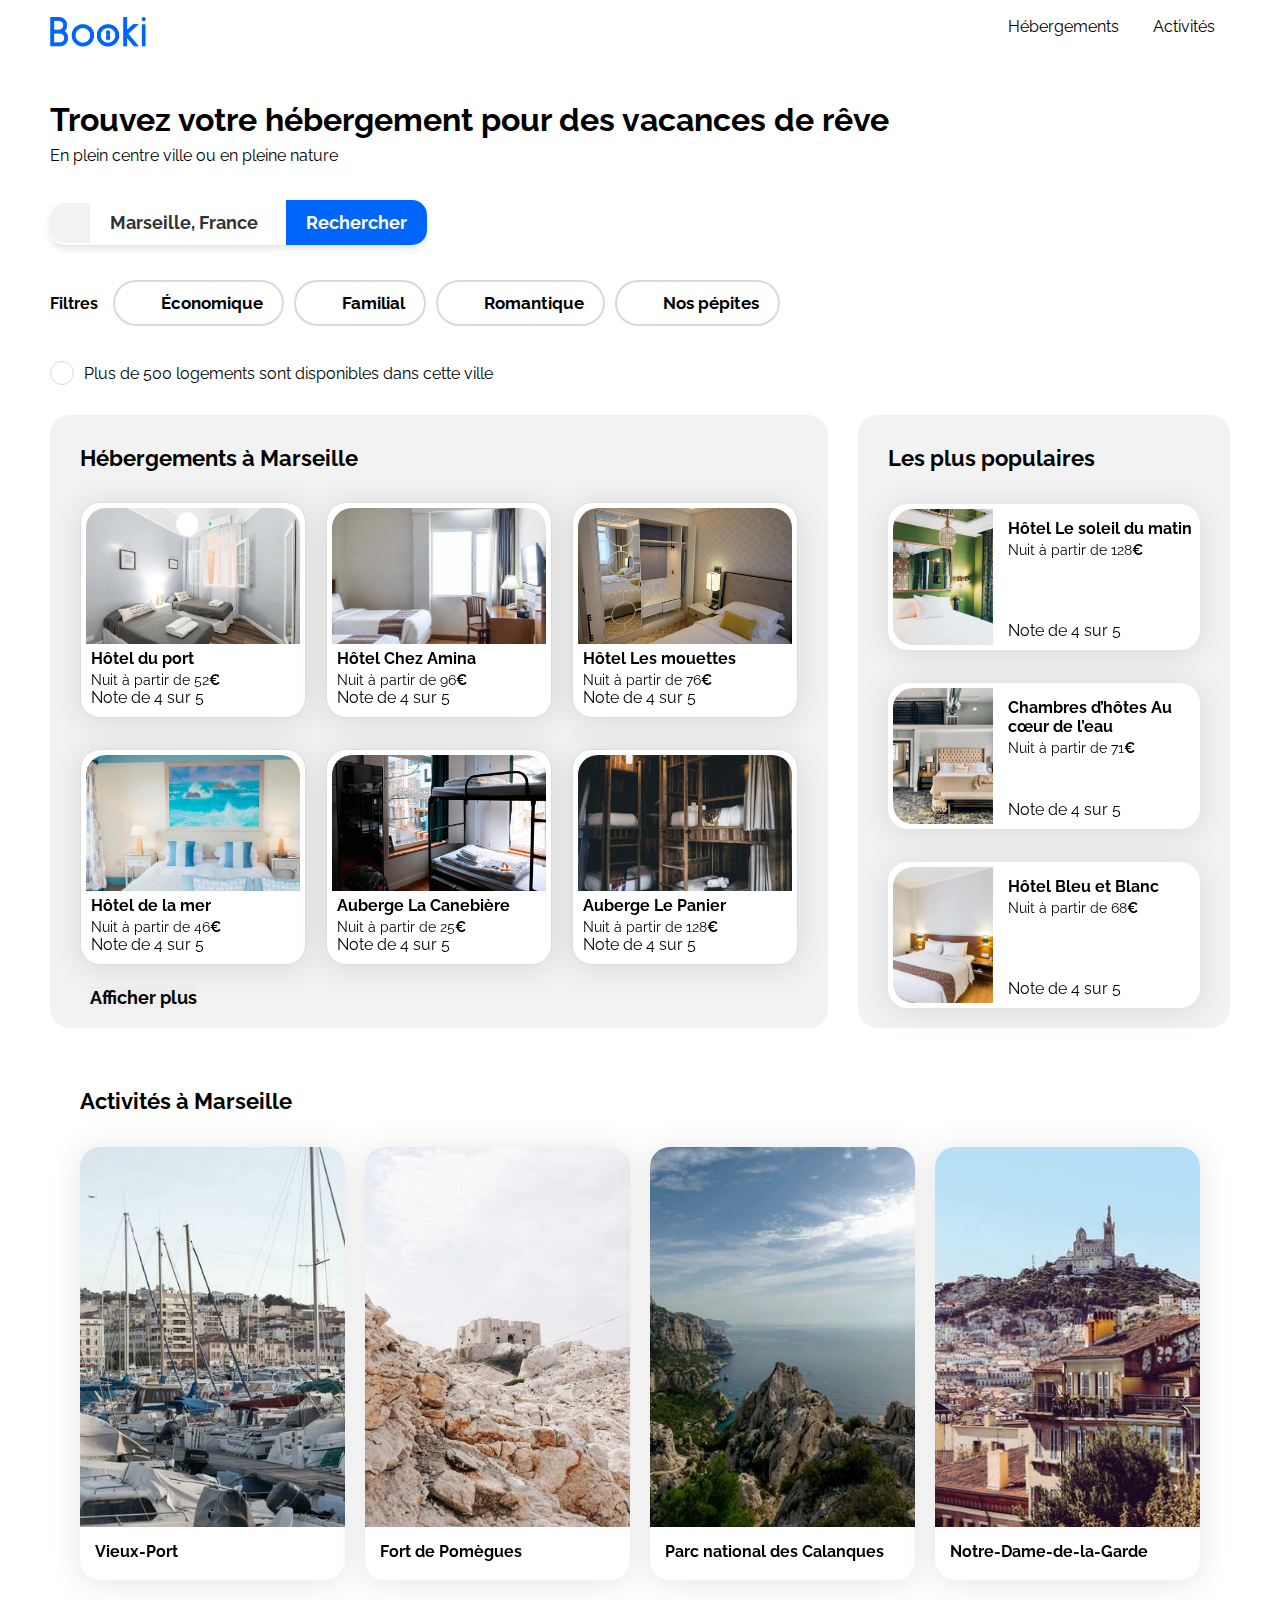
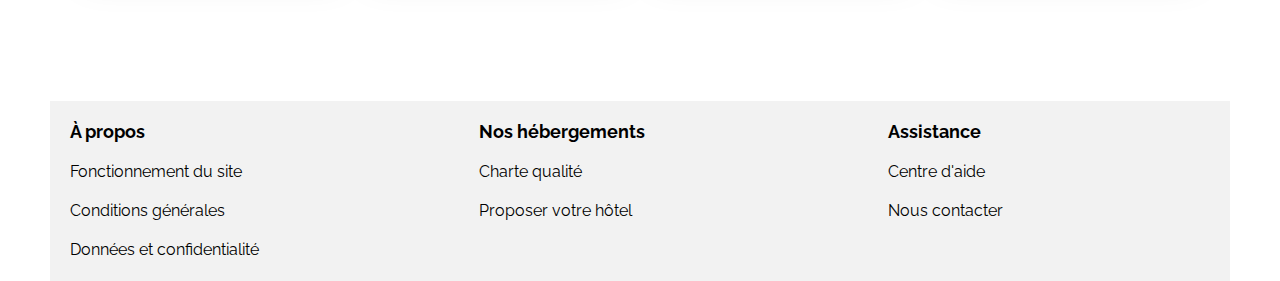
==== commit b7737dd0: "finition vraiment terminée" ====
--- a/index.html
+++ b/index.html
@@ -35,7 +35,7 @@
                 <span>En plein centre ville ou en pleine nature</span>
             </div>
           
-
+<!-- barre de recherche -->
 
             <div class="search-parent"> 
                 <div class="search-container">
@@ -55,6 +55,7 @@
                 </div>
             </div>
 
+            <!-- filtre -->
             <div class="filter-container">
                 <span class="filter-label">Filtres</span>
                 <div class="filter-section">
@@ -74,6 +75,7 @@
                 </div>
             </div>
 
+            <!-- mention d'information -->
             <div class="info">
                 <div class="circle-icon">
                   <i class="fa-solid fa-info"></i>
@@ -212,7 +214,7 @@
                        
                         
                     </div> 
-                    <span class="more">Afficher plus</span>
+                    <button class="more">Afficher plus</button>
                 </section>
                   
 
--- a/css/style.css
+++ b/css/style.css
@@ -473,6 +473,7 @@
   font-weight: bold;
   font-size: 18px;
   margin-left: 10PX;
+  border: none;
 }
 /* footer */
 
@@ -696,15 +697,17 @@
   display: flex;
   justify-content: center; /* Centre horizontalement */
   align-items: center;     /* Centre verticalement */
-  margin: 0 auto;          /* Centrage horizontal */
+  margin: 0 ;          /* Centrage horizontal */
   width: 100%;              /* Garde une largeur adaptée */
+  max-width: 100%;
 }
 
 .search-parent{
-  padding-left: 30px;
-  padding-right: 30PX;
+  padding-left: 40px;
+  padding-right:40PX;
   width: 100%;
 }
+
 .searchicon{
   background-color: var(--main-color);
   color: var(--main-bg-color);
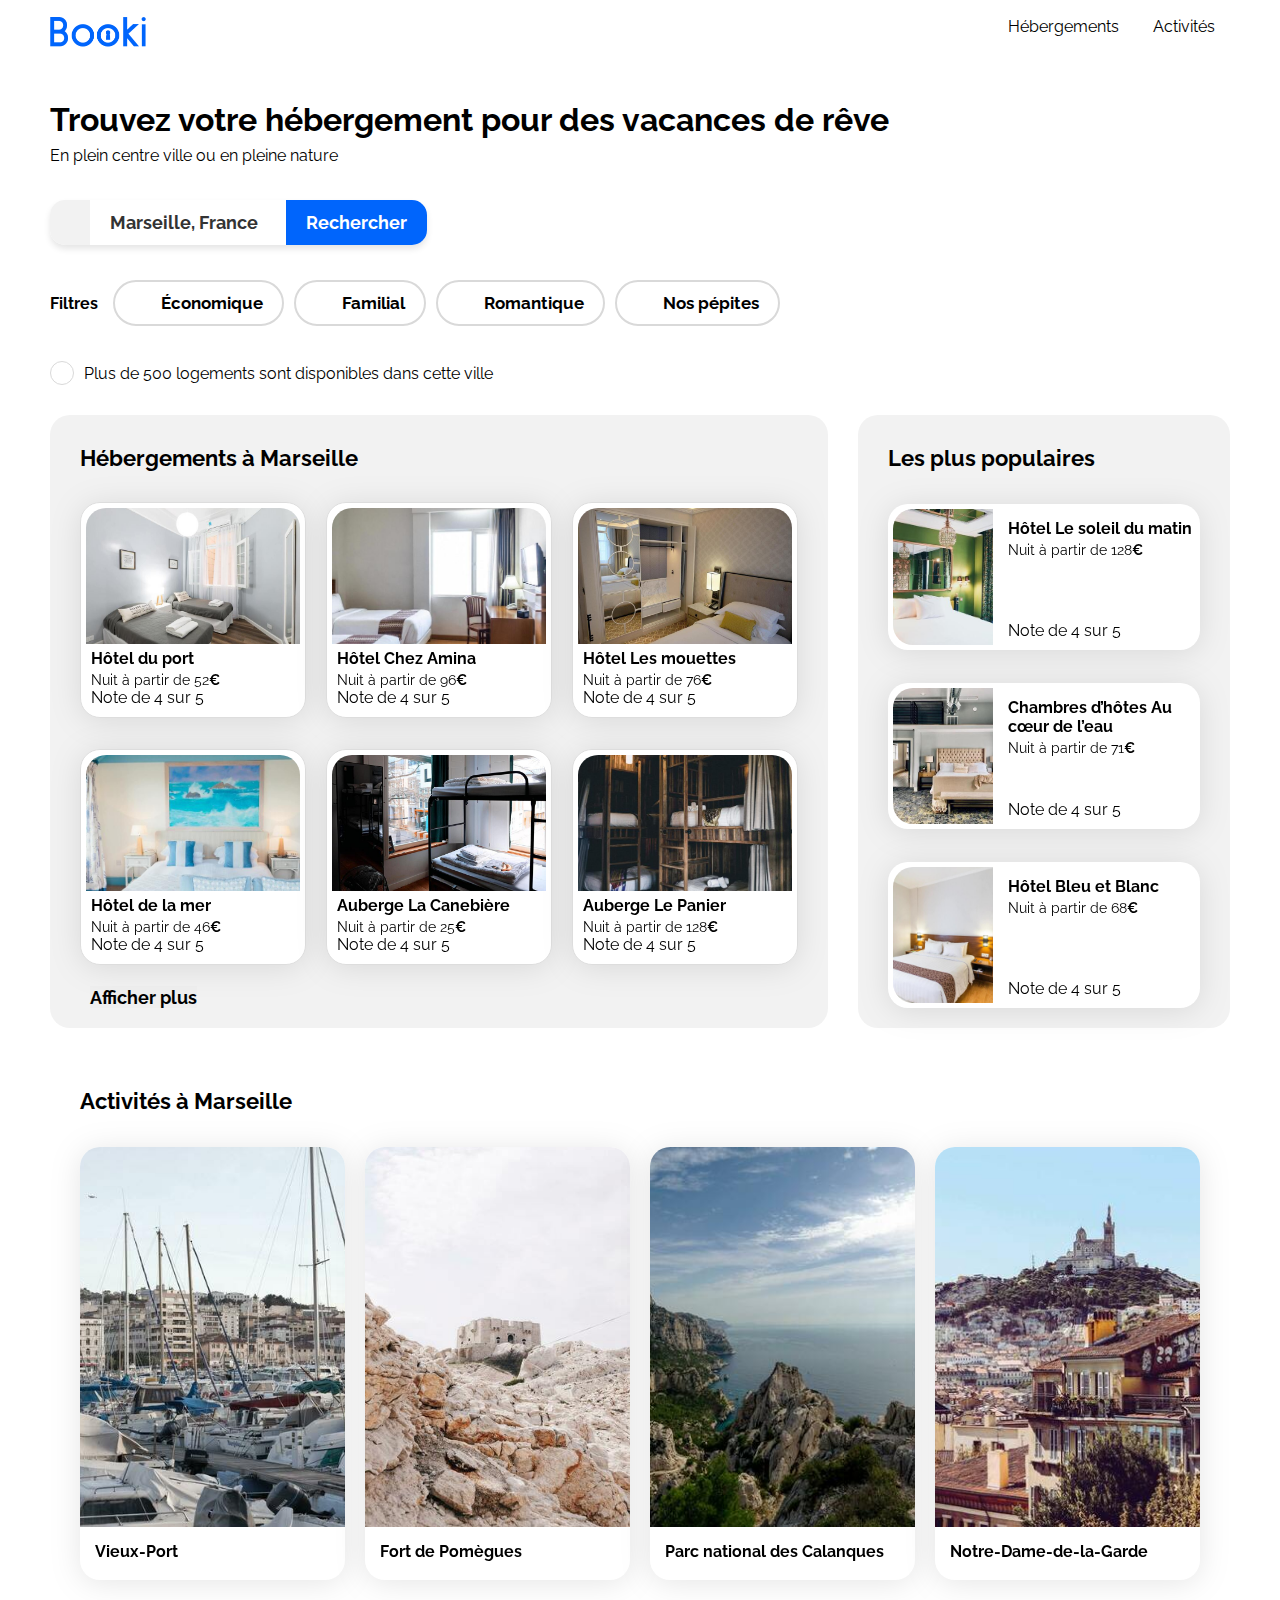
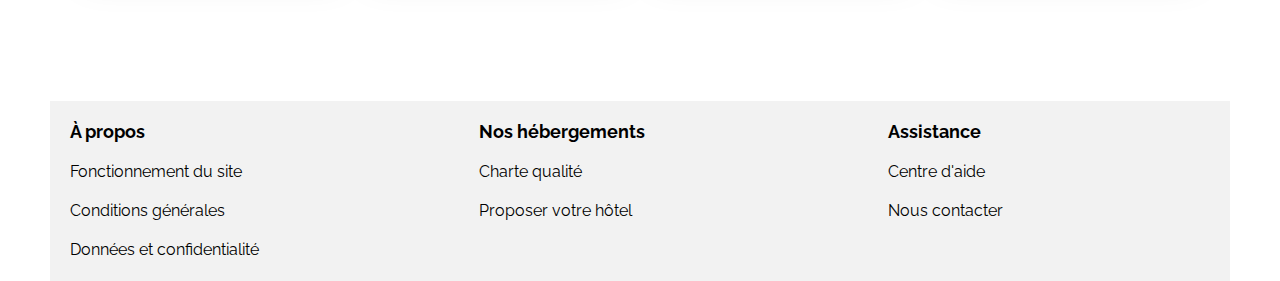
==== commit 28bbcd9e: "Projet terminée" ====
--- a/index.html
+++ b/index.html
@@ -15,10 +15,7 @@
 </head>
 
 <body>
-    
-    
-        
-    
+   
     <div class="main-container">
         <header>
             <nav class="navbar">
@@ -26,8 +23,8 @@
                     <img src="images/logo/Booki.png" alt="Logo de Booki">
                 </div>
                 <div class="btn_nav">
-                    <a href="#" class="nav-btn">Hébergements</a>
-                    <a href="#" class="nav-btn">Activités</a>
+                    <a href="#hebergements" class="nav-btn">Hébergements</a>
+                    <a href="#activite" class="nav-btn">Activités</a>
                 </div>
             </nav>
             <div class="titre">
@@ -76,6 +73,7 @@
             </div>
 
             <!-- mention d'information -->
+
             <div class="info">
                 <div class="circle-icon">
                   <i class="fa-solid fa-info"></i>
@@ -87,7 +85,8 @@
         <main>
             
             <div class="hebergements-and-populaires">
-                <section class="hebergements">
+
+                <section id="hebergements" class="hebergements">
                     <div class="hebergements-title">
                         <h2 class="section-title">Hébergements à Marseille</h2>
                     </div>
@@ -213,7 +212,8 @@
                         </a>
                        
                         
-                    </div> 
+                    </div>
+                  
                     <button class="more">Afficher plus</button>
                 </section>
                   
@@ -286,7 +286,9 @@
                    
                 </section>
             </div>
-            <section class="activite">
+
+            <section id="activite" class="activite">
+
                 <div class="activite-title">
                      <h2 class="section-title">Activités à Marseille</h2>
                 </div>
@@ -337,8 +339,8 @@
             
 
         </main>
+
         <footer>
-        
               <div class="apropos">
                 <h3>
                   À propos
@@ -365,12 +367,7 @@
                 <a href="#">Centre d'aide</a>
                 <a href="#">Nous contacter</a>
                
-              </div>
-            
-              
-            
-              
-              
+              </div> 
         </footer>
     </div>
 </body>
--- a/css/style.css
+++ b/css/style.css
@@ -13,6 +13,11 @@
     color: var(--main-color);
 }
 
+html {
+  scroll-behavior: smooth;
+  scroll-timeline: 1.5s; /* Contrôle la durée */
+}
+
 body {
     display: flex;
     justify-content: center;
@@ -39,14 +44,14 @@
   .nav-btn {
     padding: 15px ;
     background-color: transparent; /* Fond transparent */
-   
     border: none;
     border-top: 2px solid transparent; /* Bordure supérieure initialement transparente */
     font-size: 16px;
     text-decoration: none; /* Retire le soulignement */
     cursor: pointer;
-    transition: border-color 0.3s ease, color 0.3s ease; /* Transition fluide pour la couleur et la bordure */
-}
+}
+
+
 
 /* Effet hover pour chaque bouton */
 .nav-btn:hover {
@@ -91,7 +96,7 @@
     align-items: center;
     justify-content: center;
     width: 40px; /* Largeur de l'icône */
-    height: 40px; /* Hauteur de l'icône */
+    height: 45px; /* Hauteur de l'icône */
     margin-right: 0px; /* Espace entre l'icône et le texte */
   }
 
@@ -136,6 +141,7 @@
   .fa-magnifying-glass{
     display: none;
   }
+  
 /* Filtres */
 
 
@@ -148,7 +154,7 @@
   .filter-label {
     font-weight: bold; /* Texte en gras */
     text-align: center; /* Centre le texte */
-    font-size: 1;
+    font-size: 0.1;
   }
 
   .filter-section {
@@ -474,6 +480,10 @@
   font-size: 18px;
   margin-left: 10PX;
   border: none;
+}
+
+.more:hover{
+  cursor: pointer;
 }
 /* footer */
 
@@ -721,7 +731,8 @@
 }
 
 .filter-label{
-  margin-top: 20px
+  margin-top: 20px;
+  margin-left: 10%;
 }
 
 .fa-magnifying-glass{
@@ -762,12 +773,8 @@
   }
   .filter-btn{
     width: 40%;
-  }
-
-  .filter-label{
-    margin-left: 10%;
-  }
-
+    padding: 14px;
+  }
   
   .info{
     padding: 30px;
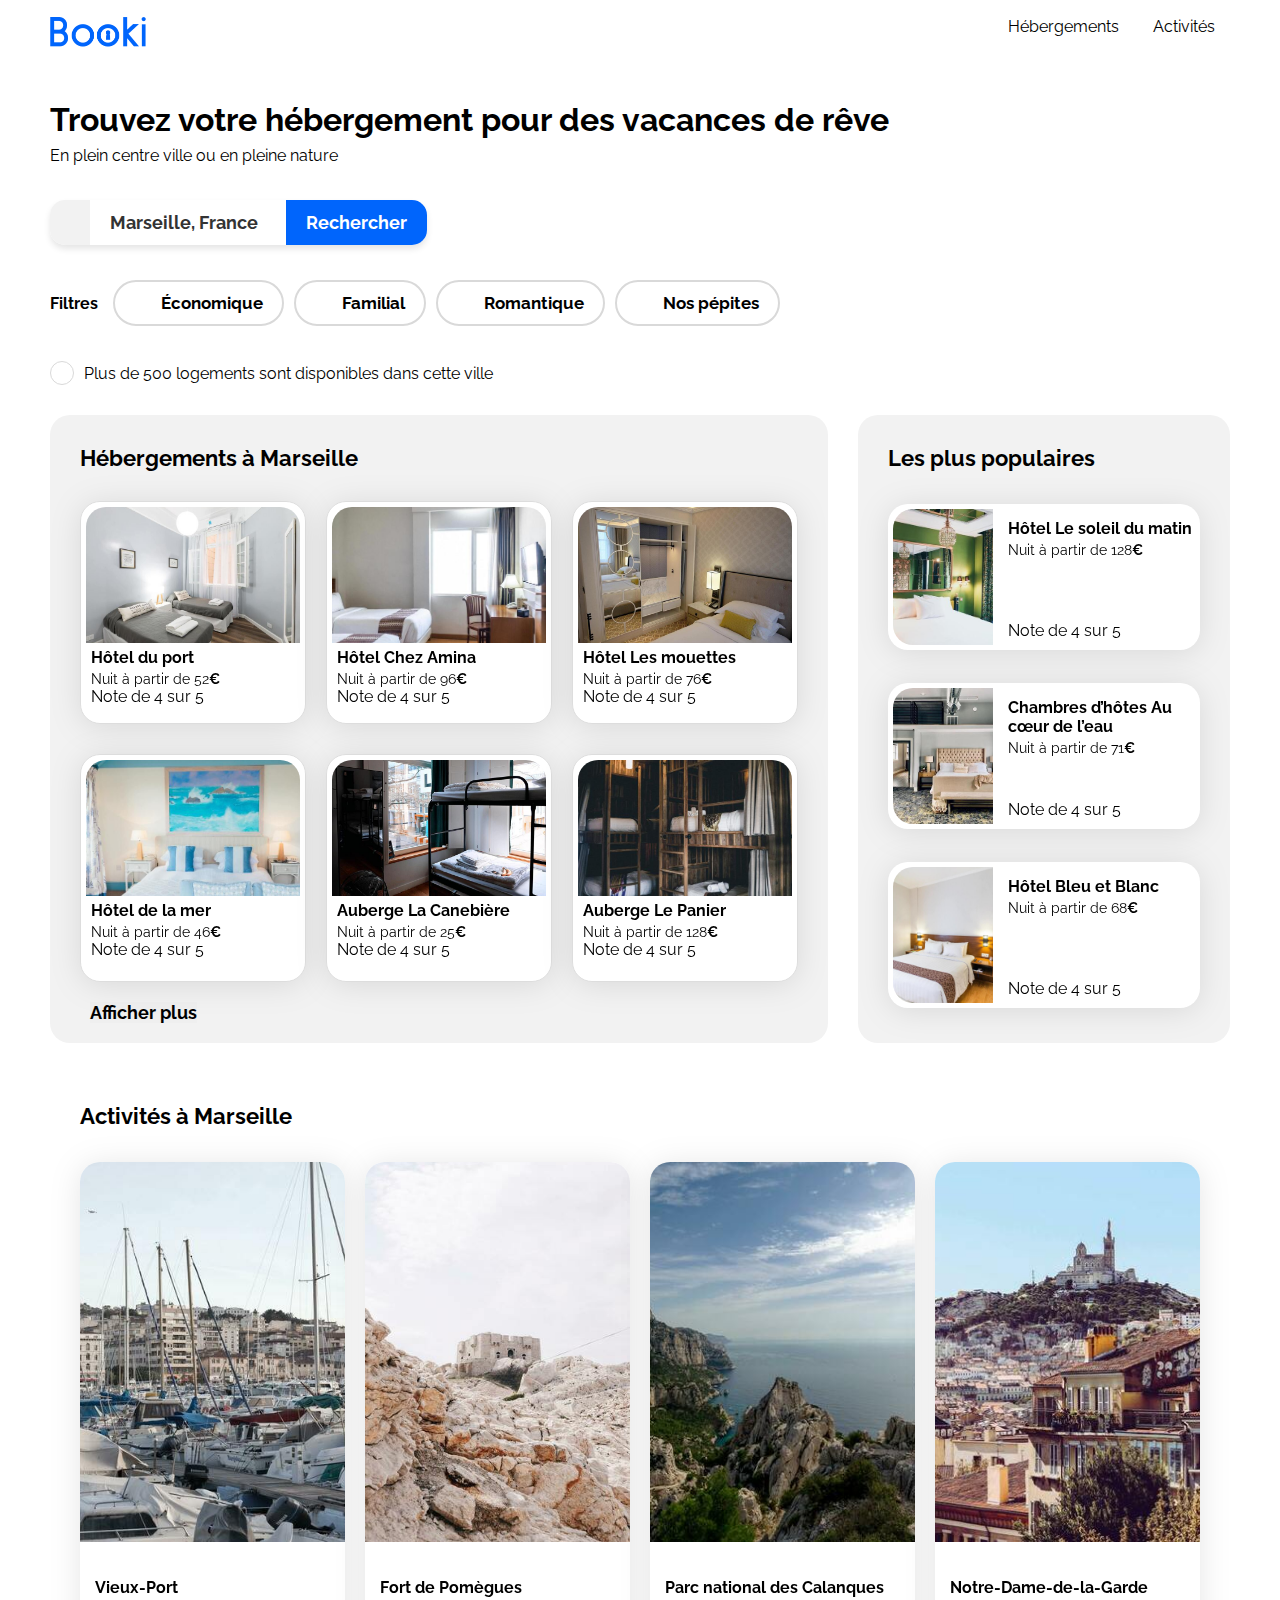
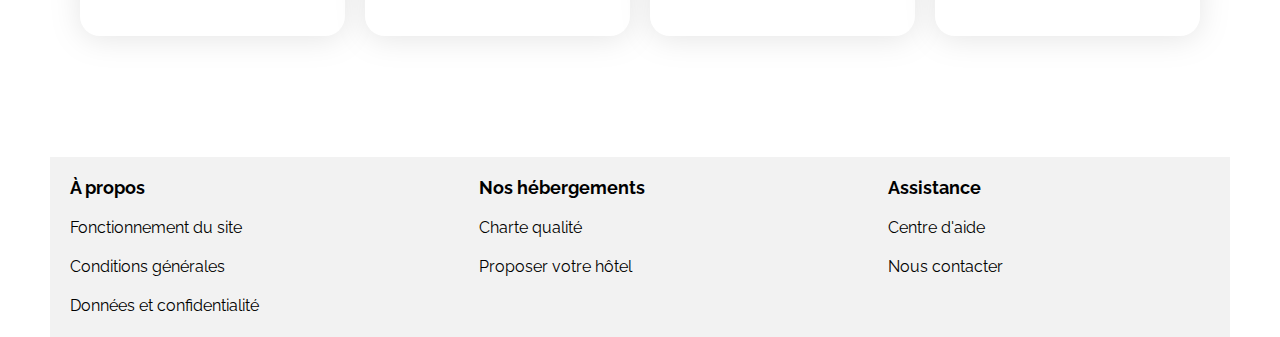
==== commit e3d2a214: "projet fini soutenance" ====
--- a/index.html
+++ b/index.html
@@ -294,7 +294,7 @@
                 </div>
                 <div class="activite-card">
                     <a href="#">
-                        <article class="card">
+                        <article id="cardclamp"class="card">
                             <img src="./images/activites/reno-laithienne.jpg" alt="Image de la chambre d'hôtel montrant un lit">
                             <div class="card-content">
                                 <div class="card-txt">
--- a/css/style.css
+++ b/css/style.css
@@ -321,9 +321,10 @@
   padding: 5px;
   display: flex;
   flex-direction: column;
-  justify-content: space-between;
+  justify-content: space-between 5px;
   box-sizing: border-box;
-}
+  height: clamp(75px,4em,272px);}
+
 
 
 .card-title {
@@ -378,15 +379,16 @@
   padding: 5px;
   display: flex;
   flex-direction: column;
-  justify-content: space-between;
+  justify-content: space-between 5px;
   box-sizing: border-box;
+  height: clamp(80px,4em,272px);
 }
 
 
 /****** Populaires ***********/
 .populaires {
     width: 32%;
-   height: 32%;
+   height: 628px;
 }
 
 .populaires-title {
@@ -449,12 +451,14 @@
   flex-direction: row;
   justify-content: space-between;
   gap: 20px;
+  margin-top: 33px;
+
 }
 
 .activite-card .card {
   display: flex;
   flex-direction: column; /* Ajoute cette ligne pour empiler l'image et le texte */
-  margin-top: 33px;
+
   border-radius: 20px; /* Pour rendre les bords arrondis */
   padding: 0;
 }
@@ -468,7 +472,7 @@
 }
 
 .activite-card .card-content {
-  padding: 15px;
+  padding: 15px 15px 15px 15px;
   display: flex;
   flex-direction: column;
   justify-content: space-between;
@@ -571,7 +575,11 @@
 .assistance a{
   font-size: 16px;
 }
-
+.activite-card  .card-content .card-txt {
+  height: clamp(45px,4em,272px);
+  display: flex;
+align-items: center;
+}
 
 
 
@@ -590,6 +598,7 @@
 
     .populaires {
         width: 100%;
+        height: 32%;
         margin-top: 50px;
     }
 
@@ -603,10 +612,14 @@
         width: 30%;
     }
 
+  
     .populaires-cards .card-title {
         font-size: 14px;
     }
 
+    .activite-card .card-content {
+      justify-content: center;
+    }
     .populaires-cards .card-subtitle {
         font-size: 13px;
     }
@@ -621,7 +634,10 @@
       height: 270px;
       border-top-left-radius: 20px;
       border-top-right-radius: 20px;
-    }
+  
+    }
+
+    
 
     footer {
     height:20vh;
@@ -677,7 +693,8 @@
     gap: 5px;
   }
 
-  .nav-btn { border-bottom: 2px solid #F2F2F2 ; 
+  .nav-btn { 
+    border-bottom: 2px solid #F2F2F2 ; 
     align-items: center;
     align-self: center;
     justify-content: center;
@@ -691,15 +708,11 @@
 }
 
 .nav-btn:hover {
-  border: none;
-}
+  border-top: none;
+  border-bottom: 2px solid var(--main-color);
+color: var(--main-color);}
 
 /* Bordure inférieure active en mobile */
-.nav-btn.active, .nav-btn:active {
-  border-top: none ;
-    border-bottom: 2px solid #007bff; /* Bordure inférieure visible en état actif */
-    color: #0056b3; /* Couleur du texte active */
-}
 
 
 
